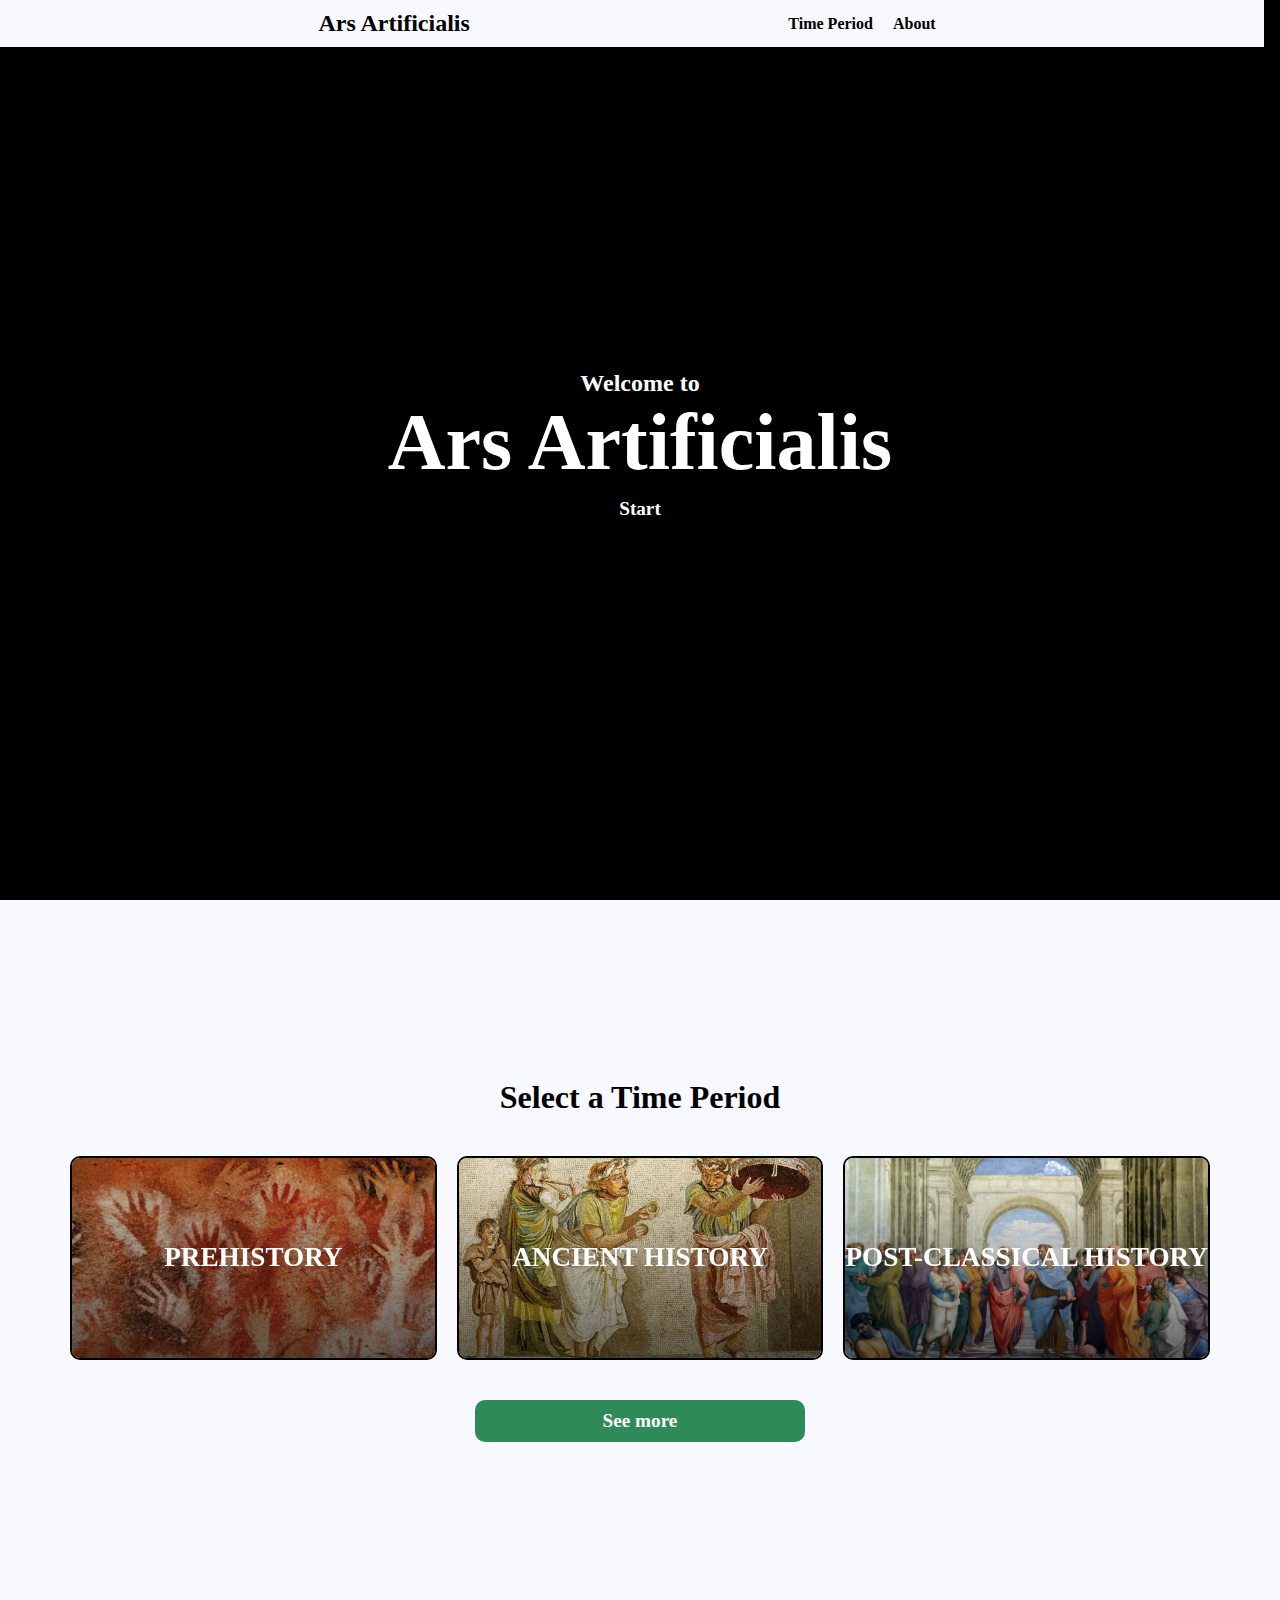
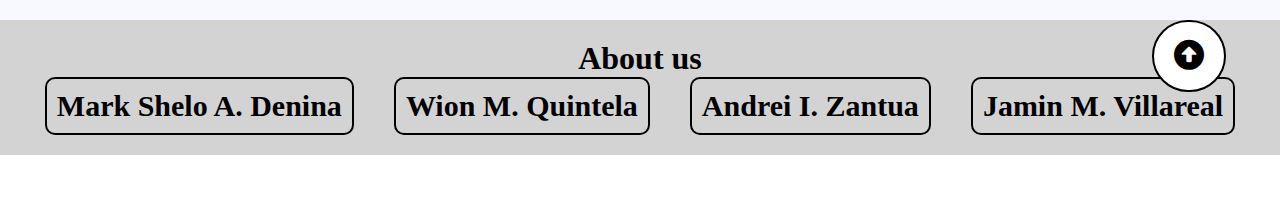
==== index.html @ 76c28280 "edited time period links" ====
<!DOCTYPE html>
<html>

<head>
	<meta charset="utf-8">
	<meta name="viewport" content="width=device-width, initial-scale=1">
    <link rel="stylesheet" href="https://cdnjs.cloudflare.com/ajax/libs/font-awesome/6.5.1/css/all.min.css">
	<link rel="stylesheet" type="text/css" href="css/keyframes.css">
	<link rel="stylesheet" type="text/css" href="css/css.css">
	<title>Ars Artificialis</title>
</head>
<style>
</style>

<body>
	<div id="cover"></div>

	<div class="navbar">
		<h2>Ars Artificialis</h2>

		<div class="control-links">
			<a href="#time-periods">Time Period</a>
			<a href="#time-periods">About</a>			
		</div>
	</div>


	<div class="intro">
		<h2>Welcome to</h2>
		<h1>Ars Artificialis</h1>
		<div class="button" onclick="Link('#time-periods')">Start</div>
	</div>



	<div class="timeline" id="time-periods">
		<h1>Select a Time Period</h>

		<div class="time-periods">
			<div class="card" onclick="Link('ancient-art/ancient-art.html')">
				<img src="images/time-period-img/prehistory.webp">
				<h1>PREHISTORY</h1>
			</div>

			<div class="card" onclick="Link('medieval-art/medieval-art.html')">
				<img src="images/time-period-img/ancient history.webp">
				<h1>ANCIENT HISTORY</h1>
			</div>

			<div class="card" onclick="Link('renaissance-art/renaissance-art.html')">
				<img src="images/time-period-img/renaissance.jpg">
				<h1>POST-CLASSICAL HISTORY</h1>
			</div>
		</div>

		
		

		<div id="see-more" class="button" onclick="Link('index.html')">See more</div>
	</div>


	<div class="about-us">
		<div class="back-button-container">
			<div class="button" id="back" onclick="Link('#')"><i class="fa-solid fa-circle-up"></i></div>
		</div>

		<h1 class="about-us-text">About us</h1>

		<div class="card-container">
			
			<div class="name-card">
				<h2>Mark Shelo A. Denina</h2>
			</div>			

			<div class="name-card">
				<h2>Wion M. Quintela</h2>
			</div>			

			<div class="name-card">
				<h2>Andrei I. Zantua</h2>
			</div>			

			<div class="name-card">
				<h2>Jamin M. Villareal</h2>
			</div>			

		</div>

	</div>


</body>
<script type="text/javascript">
	function Link(path) {
		window.location.href = path;
	}
</script>
</html>
---- css/keyframes.css ----
@keyframes dark {
	0% {
		background-color: rgba(0, 0, 0, 1);
	} 100% {
		z-index: -9999;
		background-color: rgba(0, 0, 0, .5);
	}
}

@keyframes move-down {
	0% {
		transform: translateY(-6%);
		opacity: 0;
	} 100% {
		opacity: 1;
	}
}
---- css/css.css ----
* {
	padding: 0;
	margin: 0;
	text-decoration: none;
	user-select: none;
}

html {
	scroll-behavior: smooth;
}

body {
	background-image: url("../images/featured-artworks/starry-night.gif");
	background-position: center;
	background-size: cover;
	background-repeat: no-repeat;
	background-attachment: fixed;
}

#cover {
	position: absolute;
	top: 0;
	left: 0;

	width: 100%;
	height: 100vh;
	background-color: rgba(0, 0, 0, 1);
	animation: dark 2s ease forwards 1s;
}




/*		navbar start	*/
.navbar {
	padding: 10px;
	width: 97.2vw;
	color: black;
	background-color: ghostwhite;

	display: flex;
	position: absolute;
	justify-content: space-evenly;
	z-index: 1;
}

.navbar .control-links {
	display: flex;
	align-items: center;
}

.control-links a {
	margin: 1px 10px;
	font-weight: 600;
	color: black;
}

.control-links a:hover {
	border-bottom: 1px solid black;
}

/*		navbar end		*/





/*		intro start		*/
.intro {
	height: 100vh;
	width: auto;

	color: white;
	text-align: center;
	align-content: center;

	position: relative;
	animation: move-down 1s ease forwards;
}

.intro h1 {
	font-size: 5em;
}

/*		intro end		*/





/*		button start 	*/
.button {
	background-color: rgba(0, 0, 0, .6);
	padding: 10px 10%;
	border-radius: 10px;
	font-weight: 600;
	font-size: 1.2rem;

	margin: auto;
	width: fit-content;
	cursor: pointer;
	transition: background-color .5s, padding .5s;
}

.button:hover {
	background-color: white;

	color: black;
	padding: 10px 8%;
}

#back {
	padding: 17px 20px;
	font-size: 30px;
	border-radius: 90px;
	border: 2px solid black;

	width: fit-content;
	background-color: white;
	transition: transform .5s, background-color .5s;

	position: sticky;
	top: 90vh;
	left: 90vw;
}

#back:hover {
	background-color: lightgray;
	transform: translateY(-5px);
}

#see-more {
	color: white;
	background-color: seagreen;
}

#see-more:hover {
	color: black;
	background-color: lightgreen;
}

/*		button end 	*/



/*	timeline start	*/
.timeline {
	position: relative;
	height: 80vh;
	color: black;

	justify-content: center;
	align-content: center;
	text-align: center;
	/*	background-color: rgba(0, 0, 0, .6);*/
	background-color: ghostwhite;
}

.time-periods {
	margin: 20px;
	display: grid;
	grid-template-columns: repeat(3, 1fr);
	gap: 20px;
	padding: 20px 50px;
}

.card {
	height: 200px;
	width: auto;
	border-radius: 10px;
	border: 2px solid black;
	color: white;

	position: relative;
	overflow: hidden;

	align-content: center;
	text-align: center;
	cursor: pointer;
}

.card::after {
	content: "";
	position: absolute;
	z-index: 2;
	width: 100%;
	height: 100%;
	top: 0;
	left: 0;

	background-image: linear-gradient(to bottom, transparent 8%, rgba(0, 0, 0, .8));
	opacity: .7;
	transition: opacity .5s ease;
}

.card:hover:after {
	opacity: 2;
}

.card img {
	position: absolute;
	object-fit: cover;
	top: 0;
	left: 0;
	width: 100%;
	height: 100%;
	z-index: 1;
}

.card h1 {
	position: relative;
	font-size: 1.7rem;
	z-index: 99;
}




/*	about us start 	*/
.back-button-container {
	height: 20vh;
	position: absolute;
	width: 100%;
	top: 0;
	left: 0;
}

.about-us {
	text-align: center;
	padding: 20px;
	height: auto;
	position: relative;
	background-color: lightgray;
}

.card-container {
	/* display: grid;
	grid-template-columns: auto auto;
	flex-wrap: wrap;
	gap: 40px; */
	display: flex;
	gap: 40px;
	flex-wrap: wrap;

	justify-content: center;
	align-items: center;
}

.name-card {
	display: flex;
	border-radius: 10px;
	padding: 10px;

	border: 2px solid black;
	max-width: 300px;
	justify-content: center;
	font-size: 20px;
}

/*	about us end	*/



/* media queries start */
@media screen and (max-width: 800px) {
	.intro h1 {
		font-size: 3em;
	}

	.time-periods {
		display: grid;
		grid-template-columns: 1fr;
		row-gap: 50px;
	}

	.card {
		margin: auto 10px;
		padding: 15px 1px;
		height: 100%;
	}

	#see-more {
		margin-top: 20px;
	}

	#back {
		left: 85vw;
		padding: auto;
	}

	.name-card {
		font-size: 1rem;
	}
}

/* 	media queries end */
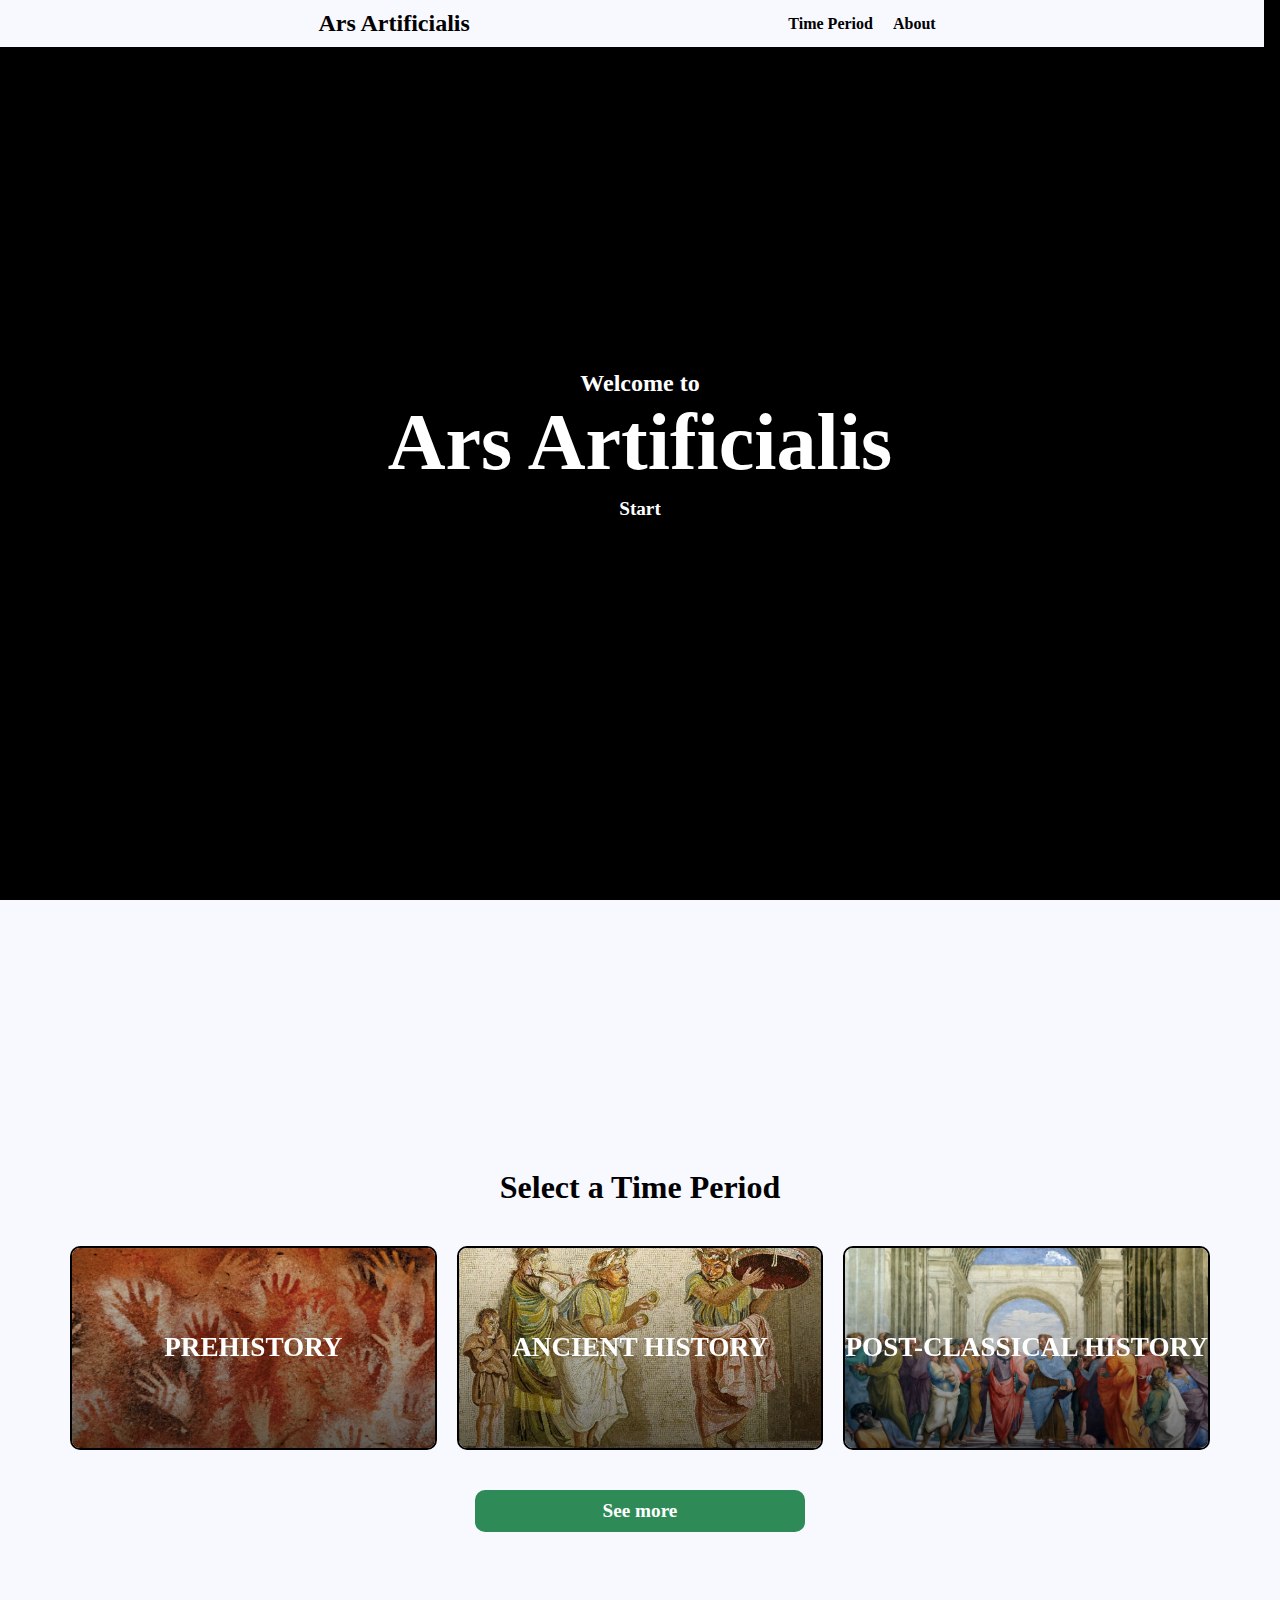
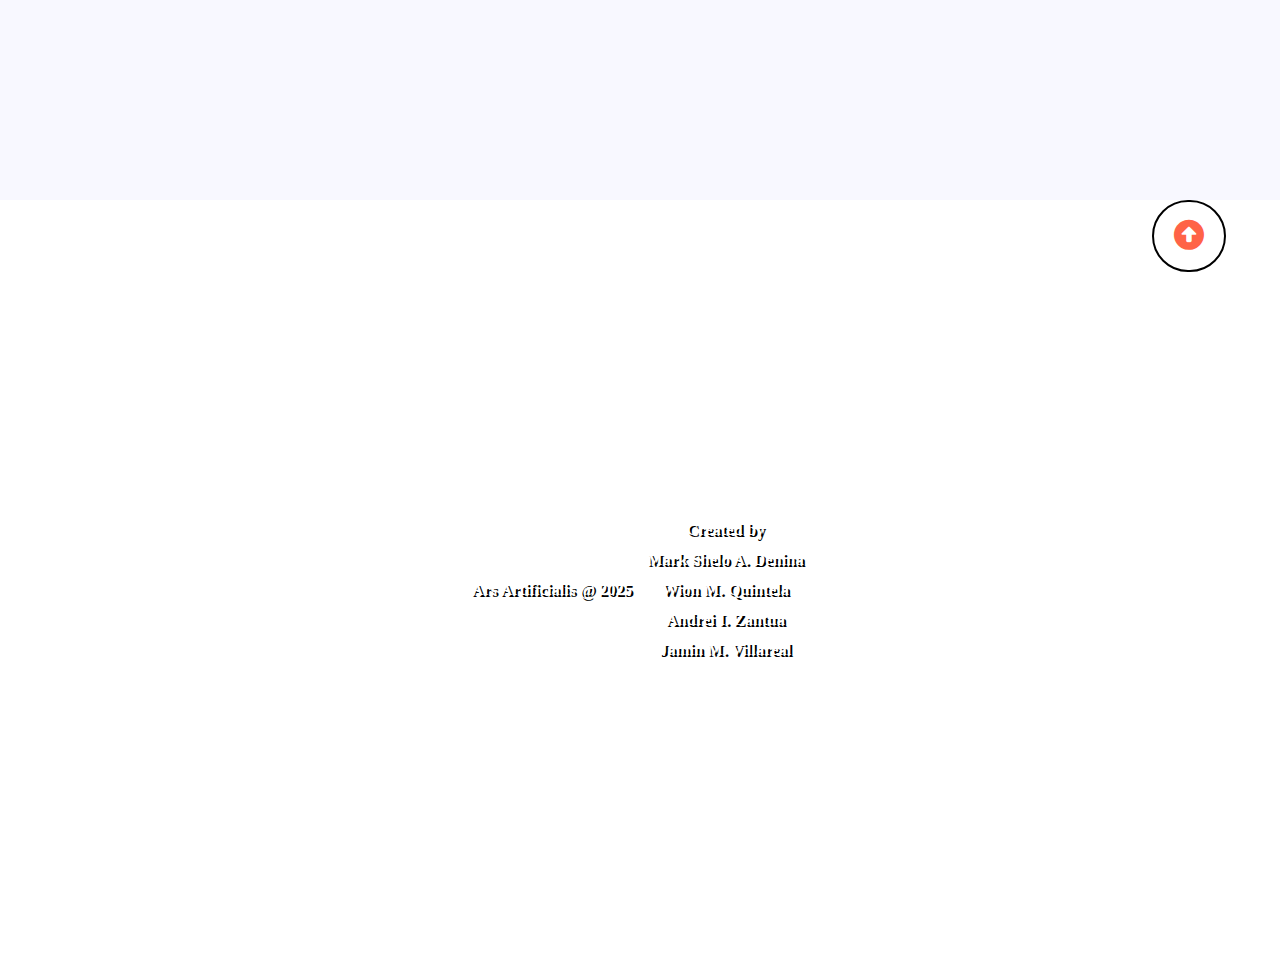
==== commit 973a27b2: "modified AboutUs Design" ====
--- a/index.html
+++ b/index.html
@@ -4,7 +4,7 @@
 <head>
 	<meta charset="utf-8">
 	<meta name="viewport" content="width=device-width, initial-scale=1">
-    <link rel="stylesheet" href="https://cdnjs.cloudflare.com/ajax/libs/font-awesome/6.5.1/css/all.min.css">
+	<link rel="stylesheet" href="https://cdnjs.cloudflare.com/ajax/libs/font-awesome/6.5.1/css/all.min.css">
 	<link rel="stylesheet" type="text/css" href="css/keyframes.css">
 	<link rel="stylesheet" type="text/css" href="css/css.css">
 	<title>Ars Artificialis</title>
@@ -20,7 +20,7 @@
 
 		<div class="control-links">
 			<a href="#time-periods">Time Period</a>
-			<a href="#time-periods">About</a>			
+			<a href="#about-us">About</a>
 		</div>
 	</div>
 
@@ -36,54 +36,64 @@
 	<div class="timeline" id="time-periods">
 		<h1>Select a Time Period</h>
 
-		<div class="time-periods">
-			<div class="card" onclick="Link('ancient-art/ancient-art.html')">
-				<img src="images/time-period-img/prehistory.webp">
-				<h1>PREHISTORY</h1>
+			<div class="time-periods">
+				<div class="card" onclick="Link('prehistory/prehistory.html')">
+					<img src="images/time-period-img/prehistory.webp">
+					<h1>PREHISTORY</h1>
+				</div>
+
+				<div class="card" onclick="Link('ancientHistory/ancient history.html')">
+					<img src="images/time-period-img/ancient history.webp">
+					<h1>ANCIENT HISTORY</h1>
+				</div>
+
+				<div class="card" onclick="Link('postClassical/postClassical.html')">
+					<img src="images/time-period-img/renaissance.jpg">
+					<h1>POST-CLASSICAL HISTORY</h1>
+				</div>
 			</div>
 
-			<div class="card" onclick="Link('medieval-art/medieval-art.html')">
-				<img src="images/time-period-img/ancient history.webp">
-				<h1>ANCIENT HISTORY</h1>
-			</div>
 
-			<div class="card" onclick="Link('renaissance-art/renaissance-art.html')">
-				<img src="images/time-period-img/renaissance.jpg">
-				<h1>POST-CLASSICAL HISTORY</h1>
-			</div>
-		</div>
 
-		
-		
 
-		<div id="see-more" class="button" onclick="Link('index.html')">See more</div>
+			<div id="see-more" class="button" onclick="Link('index.html')">See more</div>
 	</div>
 
 
-	<div class="about-us">
+	<div class="about-us" id="about-us">
 		<div class="back-button-container">
-			<div class="button" id="back" onclick="Link('#')"><i class="fa-solid fa-circle-up"></i></div>
+			<div class="button" id="back" onclick="Link('#')"><span style="color: Tomato;"><i
+						class="fa-solid fa-circle-up fa-"></i></span></div>
 		</div>
 
-		<h1 class="about-us-text">About us</h1>
+		<!-- <h1 class="about-us-text">About us</h1> -->
 
 		<div class="card-container">
-			
-			<div class="name-card">
-				<h2>Mark Shelo A. Denina</h2>
-			</div>			
 
-			<div class="name-card">
-				<h2>Wion M. Quintela</h2>
-			</div>			
+			<div class="card-container-item">
+				<h2>Ars Artificialis @ 2025</h2>
+			</div>
+			<div class="card-container-item">
+				<div class="name-card">
+					<h2>Created by</h2>
+				</div>
 
-			<div class="name-card">
-				<h2>Andrei I. Zantua</h2>
-			</div>			
+				<div class="name-card">
+					<h2>Mark Shelo A. Denina</h2>
+				</div>
 
-			<div class="name-card">
-				<h2>Jamin M. Villareal</h2>
-			</div>			
+				<div class="name-card">
+					<h2>Wion M. Quintela</h2>
+				</div>
+
+				<div class="name-card">
+					<h2>Andrei I. Zantua</h2>
+				</div>
+
+				<div class="name-card">
+					<h2>Jamin M. Villareal</h2>
+				</div>
+			</div>
 
 		</div>
 
@@ -96,4 +106,5 @@
 		window.location.href = path;
 	}
 </script>
+
 </html>--- a/css/css.css
+++ b/css/css.css
@@ -146,7 +146,7 @@
 /*	timeline start	*/
 .timeline {
 	position: relative;
-	height: 80vh;
+	height: 100vh;
 	color: black;
 
 	justify-content: center;
@@ -162,6 +162,7 @@
 	grid-template-columns: repeat(3, 1fr);
 	gap: 20px;
 	padding: 20px 50px;
+
 }
 
 .card {
@@ -226,11 +227,16 @@
 }
 
 .about-us {
+
 	text-align: center;
 	padding: 20px;
 	height: auto;
 	position: relative;
-	background-color: lightgray;
+	/* background-color: lightgray; */
+	color: white;
+	height: 80vh;
+	justify-content: center;
+	align-content: center;
 }
 
 .card-container {
@@ -239,22 +245,27 @@
 	flex-wrap: wrap;
 	gap: 40px; */
 	display: flex;
-	gap: 40px;
 	flex-wrap: wrap;
-
 	justify-content: center;
 	align-items: center;
+	font-size: 11px;
+	text-shadow: 2px 2px black;
+	margin-top: 20px;
+	gap: 10px;
 }
 
 .name-card {
-	display: flex;
+	/* display: flex;
 	border-radius: 10px;
 	padding: 10px;
 
 	border: 2px solid black;
 	max-width: 300px;
 	justify-content: center;
-	font-size: 20px;
+	font-size: 20px; */
+	padding: 5px;
+	/* text-decoration: underline; */
+
 }
 
 /*	about us end	*/
@@ -279,6 +290,10 @@
 		height: 100%;
 	}
 
+	.card-container {
+		flex-direction: column;
+	}
+
 	#see-more {
 		margin-top: 20px;
 	}
@@ -288,9 +303,9 @@
 		padding: auto;
 	}
 
-	.name-card {
+	/* .name-card {
 		font-size: 1rem;
-	}
+	} */
 }
 
 /* 	media queries end */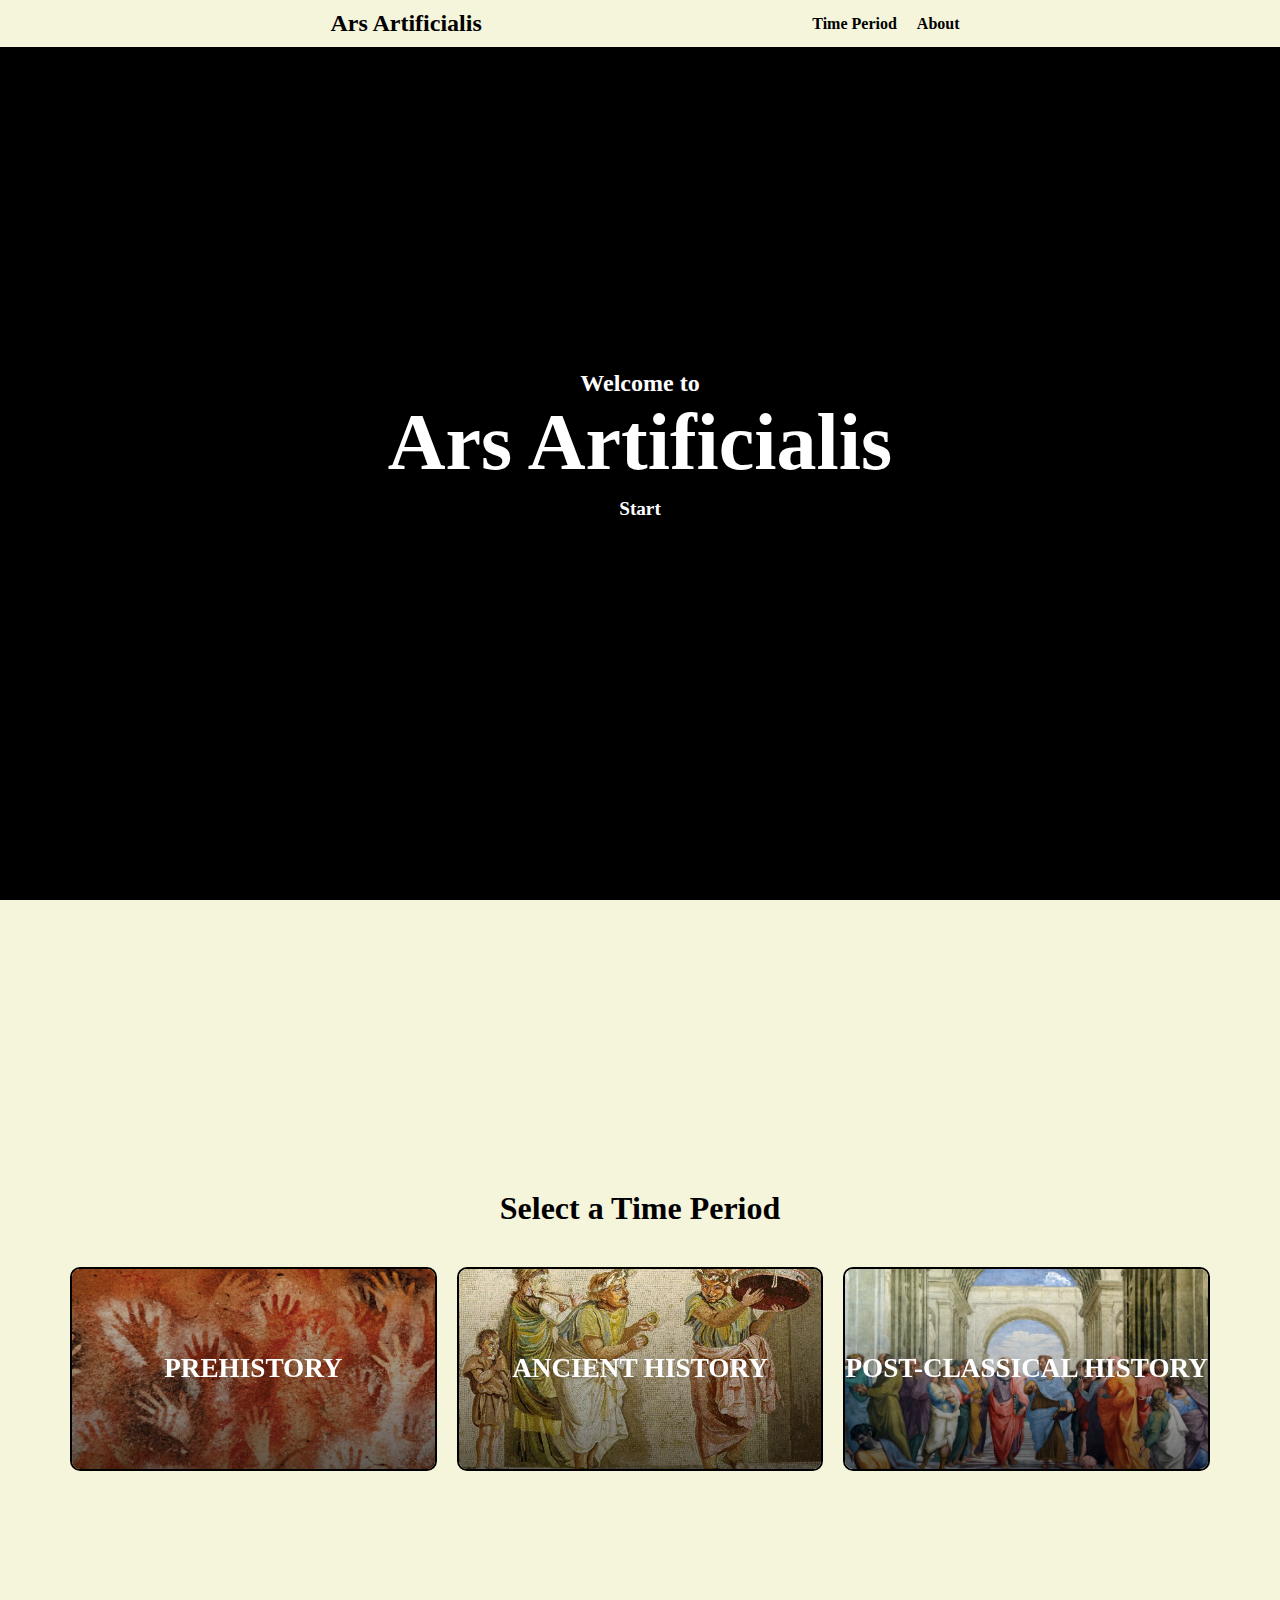
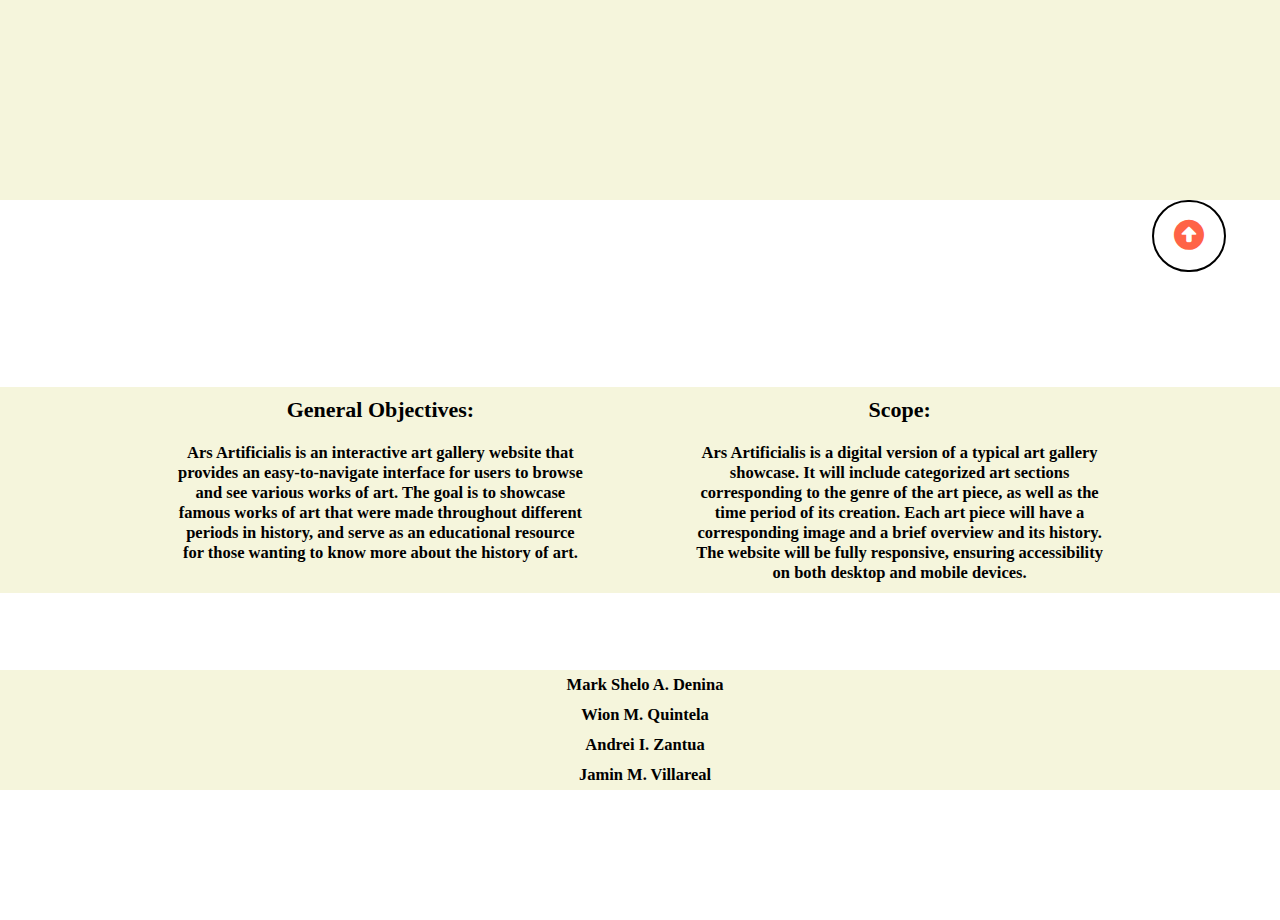
==== commit 9a260f5a: "Removed 'See All' button in time period select. Added More info in 'About Us' section" ====
--- a/index.html
+++ b/index.html
@@ -53,10 +53,6 @@
 				</div>
 			</div>
 
-
-
-
-			<div id="see-more" class="button" onclick="Link('index.html')">See more</div>
 	</div>
 
 
@@ -66,18 +62,34 @@
 						class="fa-solid fa-circle-up fa-"></i></span></div>
 		</div>
 
-		<!-- <h1 class="about-us-text">About us</h1> -->
+		<h1 class="about-us-text">What is Ars Artificialis?</h1>
 
 		<div class="card-container">
+			<div class="card-container-a">
+				<h1 style="padding-top: 10px; padding-bottom: 20px;">General Objectives:</h1>
+				<h2 style="padding-bottom: 30px;">
+					Ars Artificialis is an interactive art gallery website that provides an easy-to-navigate interface for users to browse and see various works of art. The goal is to showcase famous works of art that were made throughout different periods in history, and serve as an educational resource for those wanting to know more about the history of art.
+				</h2>
+			</div>
 
+			<div class="card-container-a">
+				<h1 style="padding-top: 10px; padding-bottom: 20px;">Scope:</h1>
+				<h2 style="padding-bottom: 10px;">
+					Ars Artificialis is a digital version of a typical art gallery showcase. It will include categorized art sections corresponding to the genre of the art piece, as well as the time period of its creation. Each art piece will have a corresponding image and a brief overview and its history. The website will be fully responsive, ensuring accessibility on both desktop and mobile devices.
+				</h2>
+			</div>
+
+		</div>
+
+		<div class="card-container">
+			
+		</div>
+
+		<h1 class="about-us-text">About us</h1>
+
+		<div class="card-container">
+			<div></div>
 			<div class="card-container-item">
-				<h2>Ars Artificialis @ 2025</h2>
-			</div>
-			<div class="card-container-item">
-				<div class="name-card">
-					<h2>Created by</h2>
-				</div>
-
 				<div class="name-card">
 					<h2>Mark Shelo A. Denina</h2>
 				</div>
--- a/css/css.css
+++ b/css/css.css
@@ -34,9 +34,9 @@
 /*		navbar start	*/
 .navbar {
 	padding: 10px;
-	width: 97.2vw;
-	color: black;
-	background-color: ghostwhite;
+	width: 100vw;
+	color: black;
+	background-color: beige;
 
 	display: flex;
 	position: absolute;
@@ -153,7 +153,7 @@
 	align-content: center;
 	text-align: center;
 	/*	background-color: rgba(0, 0, 0, .6);*/
-	background-color: ghostwhite;
+	background-color: beige;
 }
 
 .time-periods {
@@ -229,7 +229,7 @@
 .about-us {
 
 	text-align: center;
-	padding: 20px;
+	padding: 0px;
 	height: auto;
 	position: relative;
 	/* background-color: lightgray; */
@@ -249,9 +249,23 @@
 	justify-content: center;
 	align-items: center;
 	font-size: 11px;
-	text-shadow: 2px 2px black;
+	color: black;
+/*	text-shadow: 2px 2px darkgrey;*/
 	margin-top: 20px;
 	gap: 10px;
+	background-color: beige;
+	padding-left: 20px;
+	padding-right: 20px;
+
+}
+
+.card-container-a {
+	width: 33%;
+/*	border: solid black 5px;*/
+	background-color: beige;
+	padding-left: 50px;
+	padding-right: 50px;
+
 }
 
 .name-card {
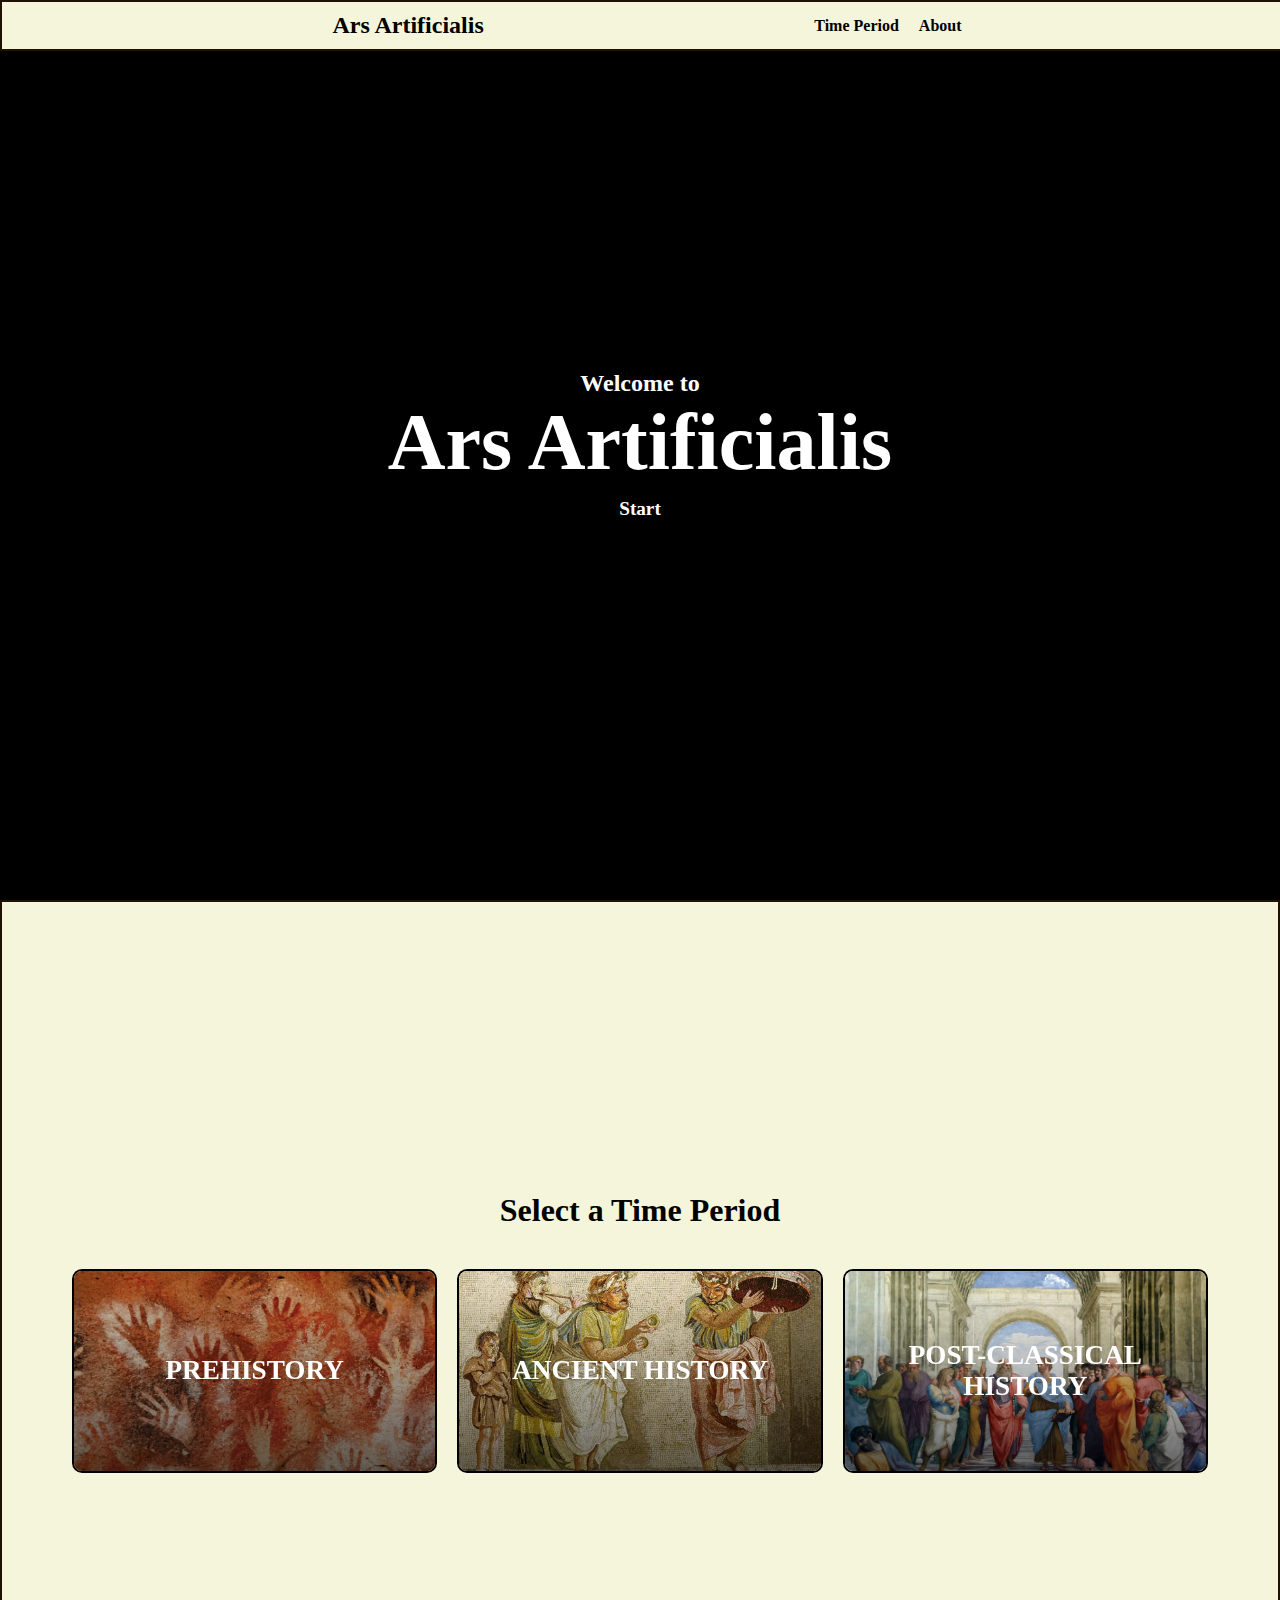
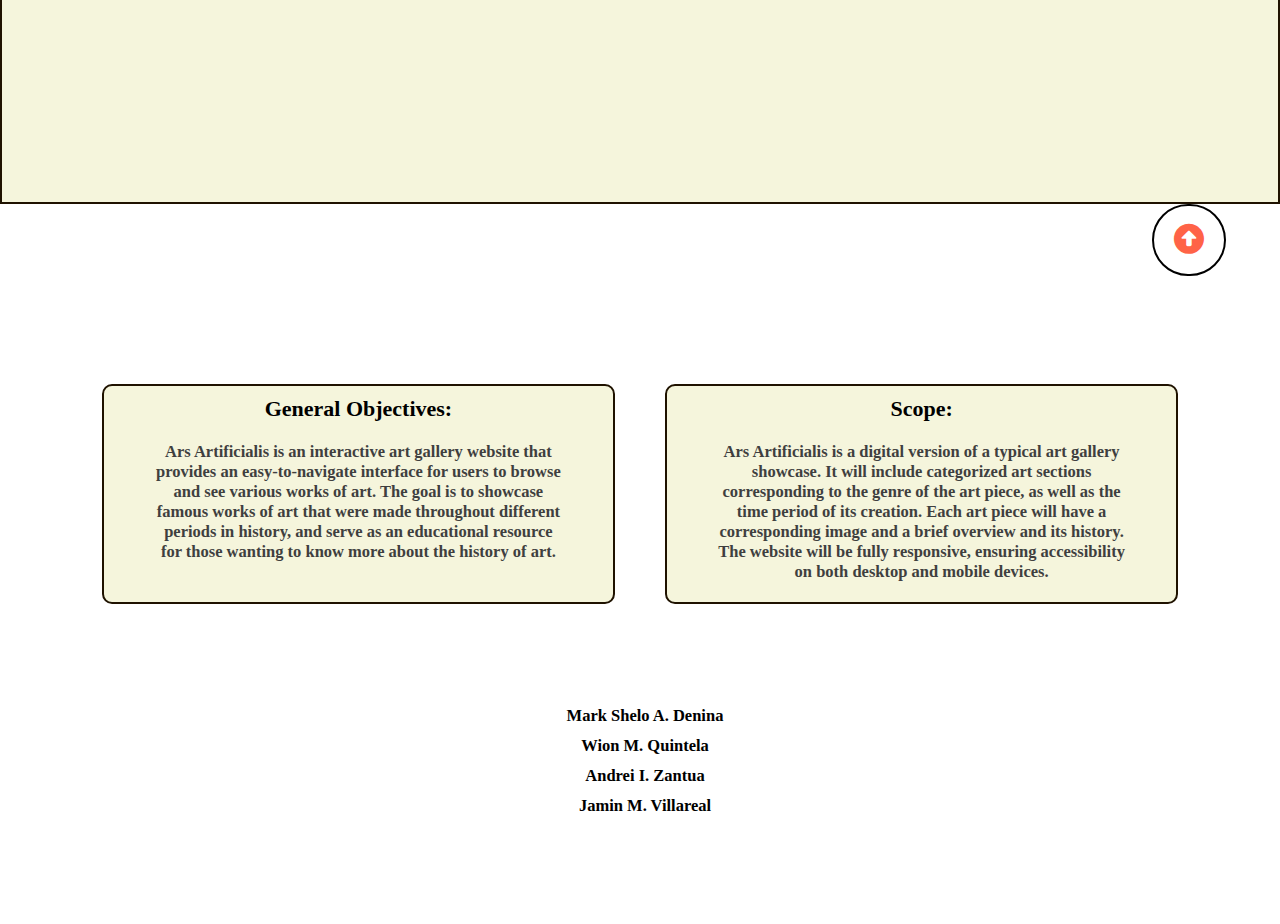
==== commit 300c29ba: "changed general obj and scope design, added borders to all" ====
--- a/index.html
+++ b/index.html
@@ -67,14 +67,14 @@
 		<div class="card-container">
 			<div class="card-container-a">
 				<h1 style="padding-top: 10px; padding-bottom: 20px;">General Objectives:</h1>
-				<h2 style="padding-bottom: 30px;">
+				<h2 style="padding-bottom: 30px; color: rgb(63, 63, 63);">
 					Ars Artificialis is an interactive art gallery website that provides an easy-to-navigate interface for users to browse and see various works of art. The goal is to showcase famous works of art that were made throughout different periods in history, and serve as an educational resource for those wanting to know more about the history of art.
 				</h2>
 			</div>
 
 			<div class="card-container-a">
 				<h1 style="padding-top: 10px; padding-bottom: 20px;">Scope:</h1>
-				<h2 style="padding-bottom: 10px;">
+				<h2 style="padding-bottom: 10px;  color: rgb(63, 63, 63);">
 					Ars Artificialis is a digital version of a typical art gallery showcase. It will include categorized art sections corresponding to the genre of the art piece, as well as the time period of its creation. Each art piece will have a corresponding image and a brief overview and its history. The website will be fully responsive, ensuring accessibility on both desktop and mobile devices.
 				</h2>
 			</div>
--- a/css/css.css
+++ b/css/css.css
@@ -42,6 +42,7 @@
 	position: absolute;
 	justify-content: space-evenly;
 	z-index: 1;
+	border: 2px solid rgb(31, 18, 0);
 }
 
 .navbar .control-links {
@@ -154,6 +155,7 @@
 	text-align: center;
 	/*	background-color: rgba(0, 0, 0, .6);*/
 	background-color: beige;
+	border: 2px solid rgb(31, 18, 0);
 }
 
 .time-periods {
@@ -233,6 +235,7 @@
 	height: auto;
 	position: relative;
 	/* background-color: lightgray; */
+	/* background-color: beige; */
 	color: white;
 	height: 80vh;
 	justify-content: center;
@@ -250,22 +253,25 @@
 	align-items: center;
 	font-size: 11px;
 	color: black;
-/*	text-shadow: 2px 2px darkgrey;*/
+	/*	text-shadow: 2px 2px darkgrey;*/
 	margin-top: 20px;
 	gap: 10px;
-	background-color: beige;
+	/* background-color: beige; */
 	padding-left: 20px;
 	padding-right: 20px;
 
 }
 
 .card-container-a {
+	border: 2px solid rgb(31, 18, 0);
+	border-radius: 10px;
 	width: 33%;
-/*	border: solid black 5px;*/
+	/*	border: solid black 5px;*/
 	background-color: beige;
 	padding-left: 50px;
 	padding-right: 50px;
-
+	padding-bottom: 10px;
+	margin: 20px;
 }
 
 .name-card {
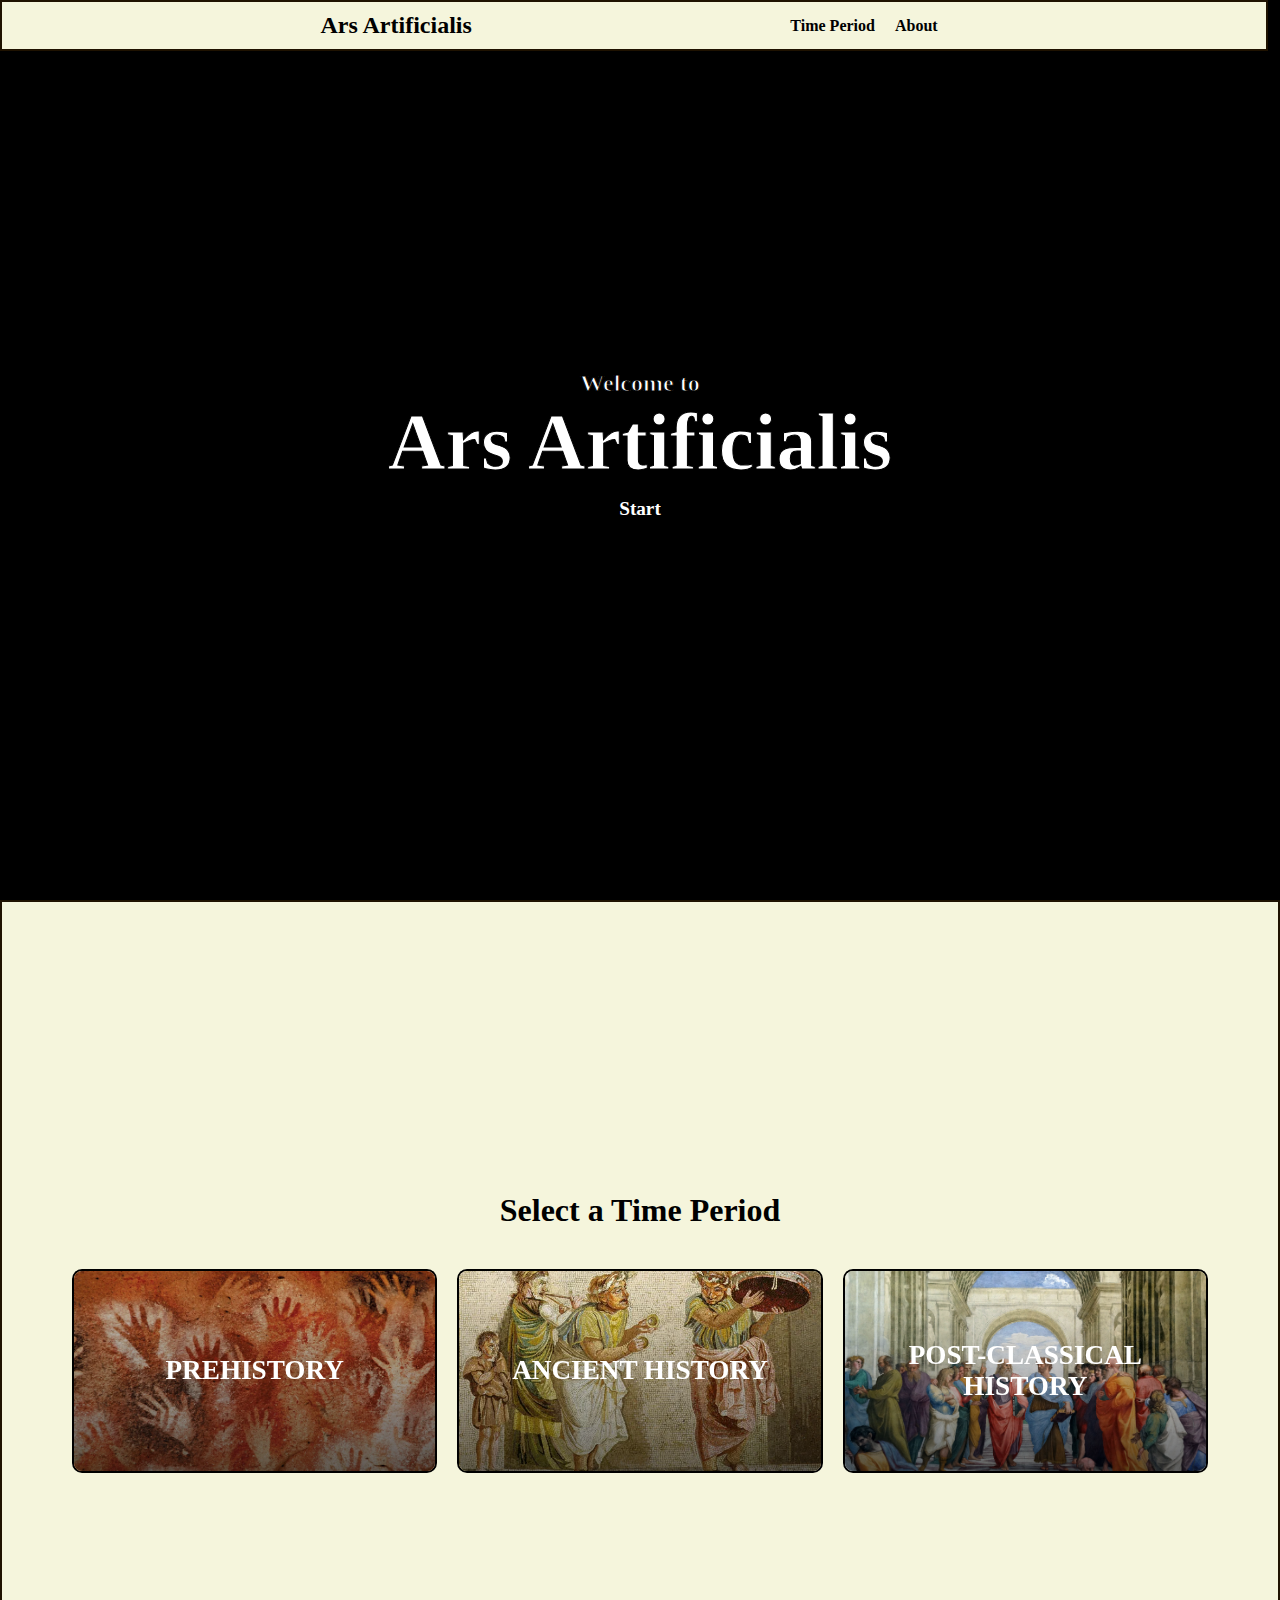
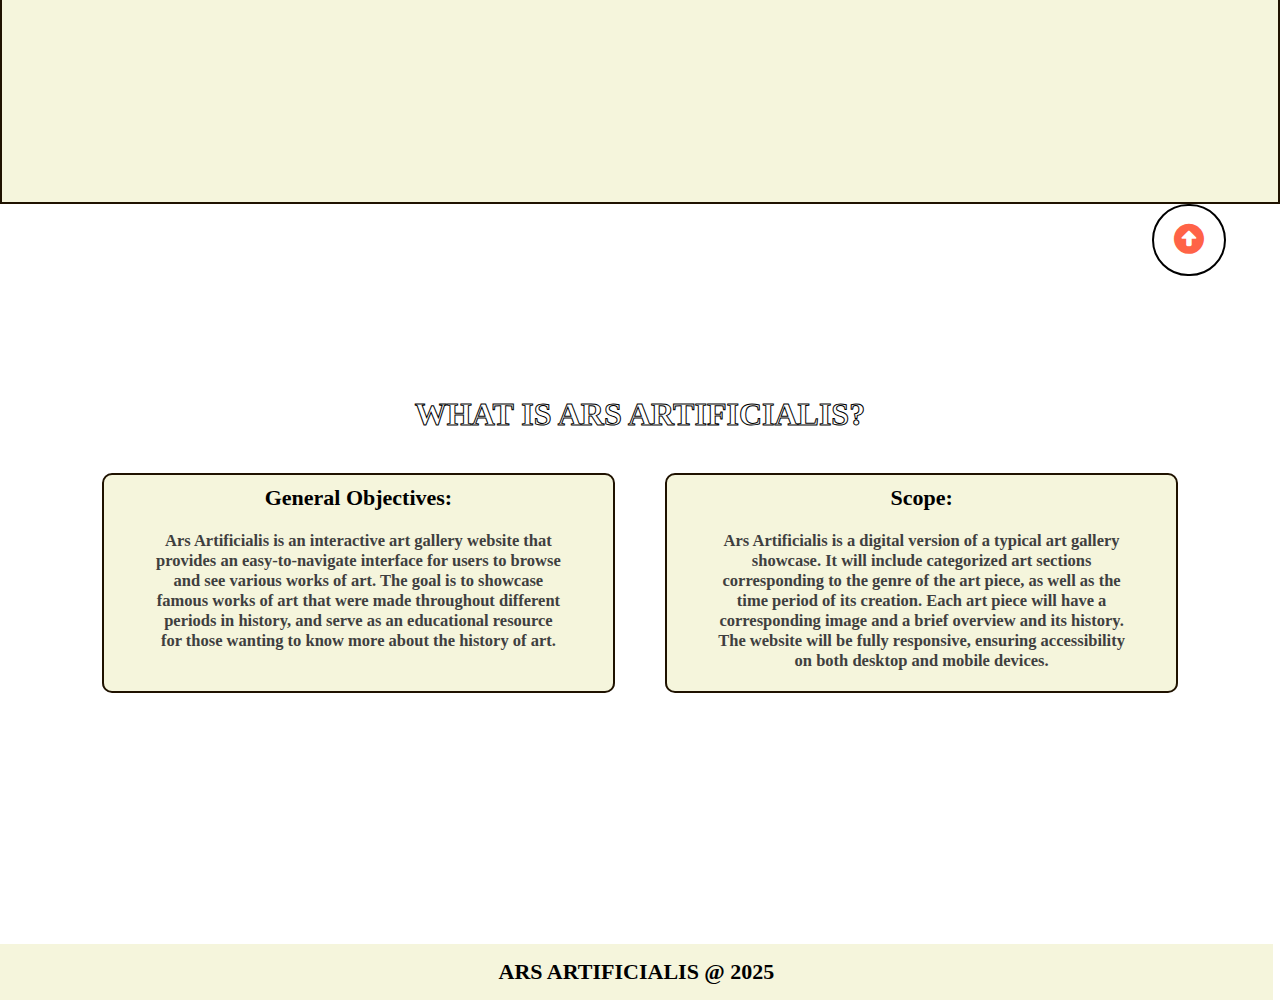
==== commit 76dc9331: "added footer, added text border, etc." ====
--- a/index.html
+++ b/index.html
@@ -26,8 +26,10 @@
 
 
 	<div class="intro">
-		<h2>Welcome to</h2>
-		<h1>Ars Artificialis</h1>
+		<h2 style="-webkit-text-stroke: 1px black; /* Outline */
+  color: white; /* Inside color */">Welcome to</h2>
+		<h1 style="-webkit-text-stroke: 1px black; /* Outline */
+  color: white; /* Inside color */">Ars Artificialis</h1>
 		<div class="button" onclick="Link('#time-periods')">Start</div>
 	</div>
 
@@ -62,33 +64,43 @@
 						class="fa-solid fa-circle-up fa-"></i></span></div>
 		</div>
 
-		<h1 class="about-us-text">What is Ars Artificialis?</h1>
+		<h1 class="about-us-text" style="-webkit-text-stroke: 1px black; /* Outline */
+  color: white; /* Inside color */">WHAT IS ARS ARTIFICIALIS?</h1>
 
 		<div class="card-container">
 			<div class="card-container-a">
 				<h1 style="padding-top: 10px; padding-bottom: 20px;">General Objectives:</h1>
 				<h2 style="padding-bottom: 30px; color: rgb(63, 63, 63);">
-					Ars Artificialis is an interactive art gallery website that provides an easy-to-navigate interface for users to browse and see various works of art. The goal is to showcase famous works of art that were made throughout different periods in history, and serve as an educational resource for those wanting to know more about the history of art.
+					Ars Artificialis is an interactive art gallery website that provides an easy-to-navigate interface
+					for users to browse and see various works of art. The goal is to showcase famous works of art that
+					were made throughout different periods in history, and serve as an educational resource for those
+					wanting to know more about the history of art.
 				</h2>
 			</div>
 
 			<div class="card-container-a">
 				<h1 style="padding-top: 10px; padding-bottom: 20px;">Scope:</h1>
 				<h2 style="padding-bottom: 10px;  color: rgb(63, 63, 63);">
-					Ars Artificialis is a digital version of a typical art gallery showcase. It will include categorized art sections corresponding to the genre of the art piece, as well as the time period of its creation. Each art piece will have a corresponding image and a brief overview and its history. The website will be fully responsive, ensuring accessibility on both desktop and mobile devices.
+					Ars Artificialis is a digital version of a typical art gallery showcase. It will include categorized
+					art sections corresponding to the genre of the art piece, as well as the time period of its
+					creation. Each art piece will have a corresponding image and a brief overview and its history. The
+					website will be fully responsive, ensuring accessibility on both desktop and mobile devices.
 				</h2>
 			</div>
 
 		</div>
 
 		<div class="card-container">
-			
+
 		</div>
 
-		<h1 class="about-us-text">About us</h1>
+	</div>
 
-		<div class="card-container">
-			<div></div>
+	</div>
+
+	</div>
+	<div class="card-container" style="bottom:0;background-color: beige;padding:15px;width: 97.1vw;">
+		<!-- <div></div>
 			<div class="card-container-item">
 				<div class="name-card">
 					<h2>Mark Shelo A. Denina</h2>
@@ -104,13 +116,8 @@
 
 				<div class="name-card">
 					<h2>Jamin M. Villareal</h2>
-				</div>
-			</div>
-
-		</div>
-
-	</div>
-
+				</div> -->
+		<h1>ARS ARTIFICIALIS @ 2025</h1>
 
 </body>
 <script type="text/javascript">
--- a/css/css.css
+++ b/css/css.css
@@ -34,7 +34,7 @@
 /*		navbar start	*/
 .navbar {
 	padding: 10px;
-	width: 100vw;
+	width: 97.2vw;
 	color: black;
 	background-color: beige;
 
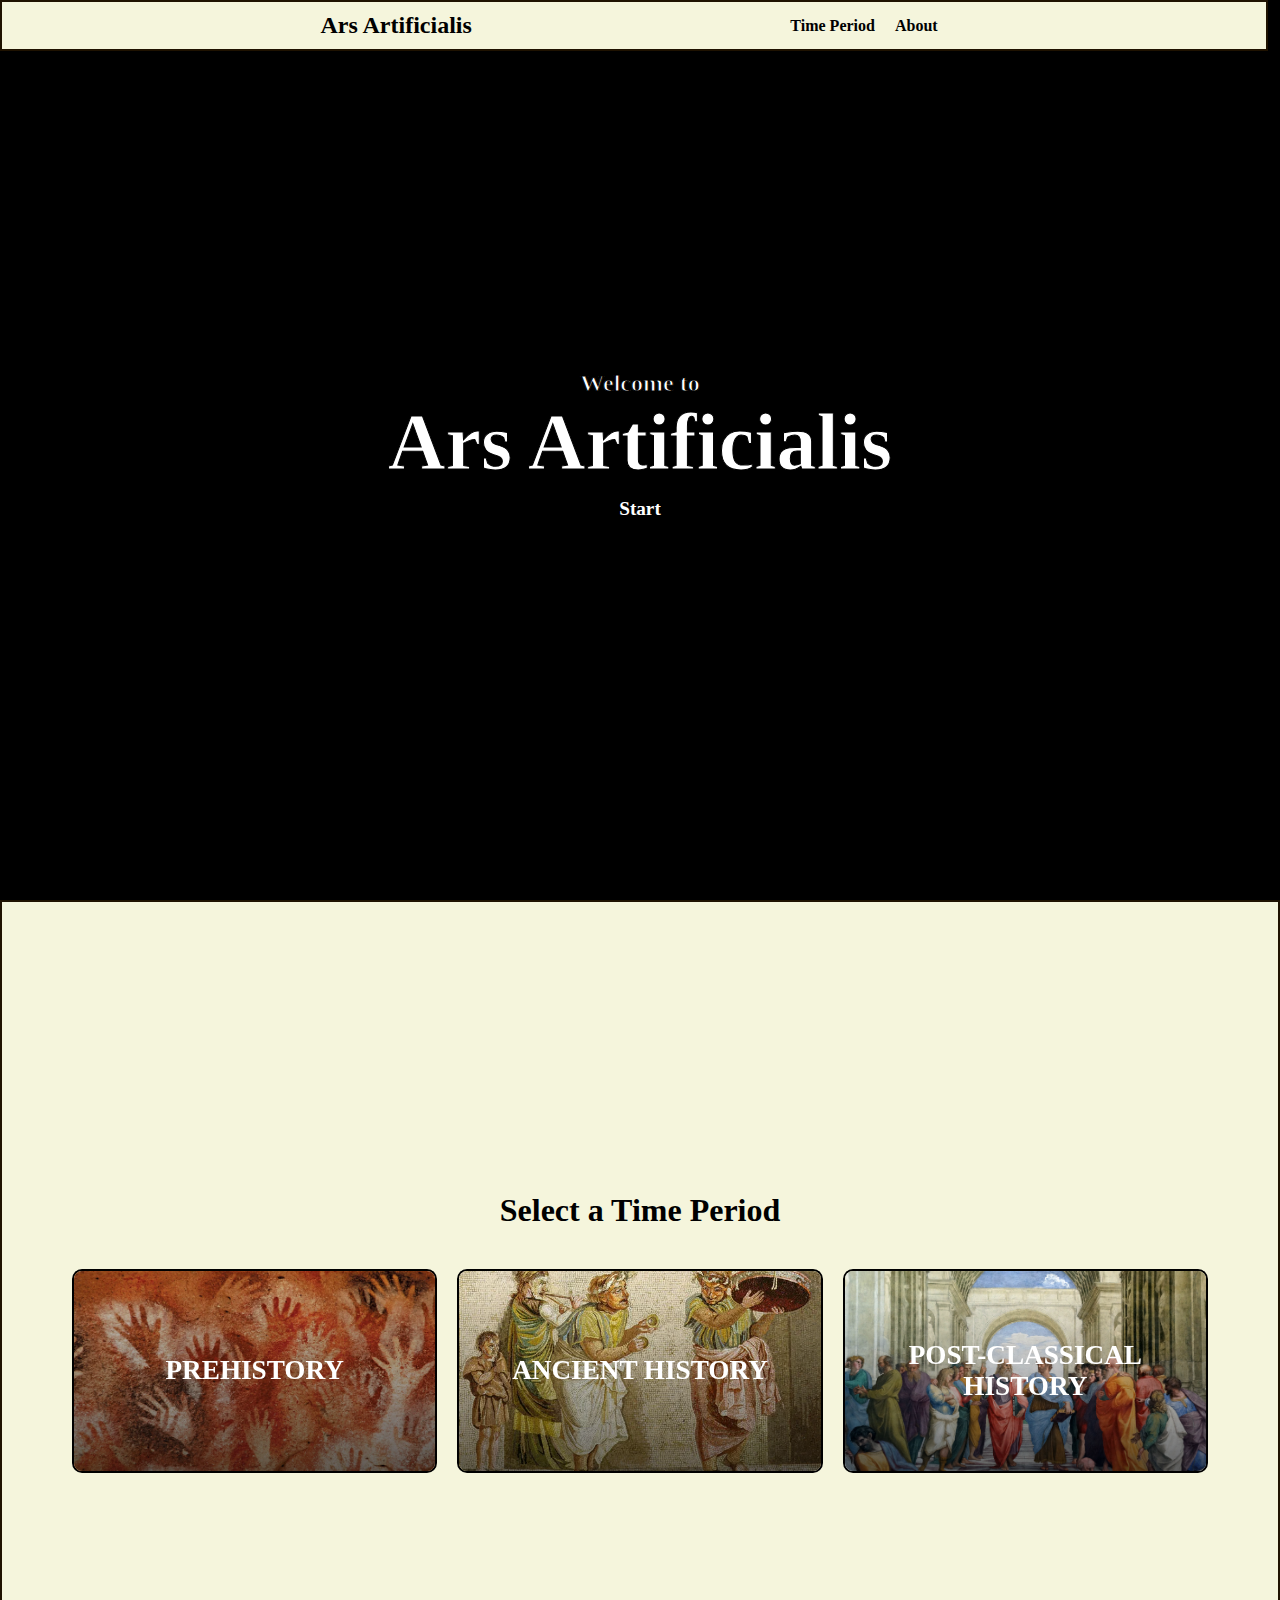
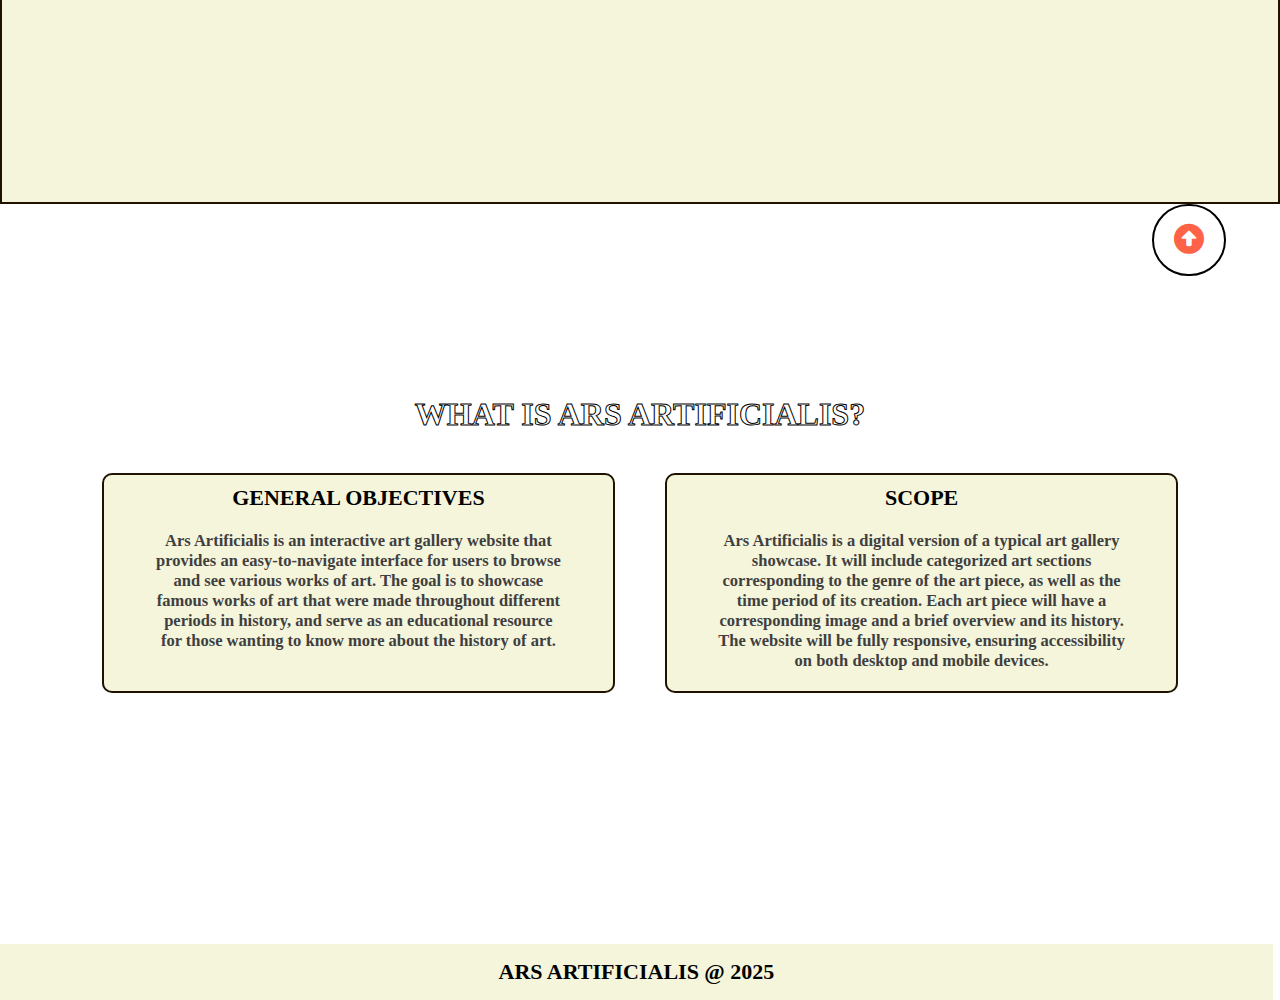
==== commit c5637fc4: "resize title" ====
--- a/index.html
+++ b/index.html
@@ -69,7 +69,7 @@
 
 		<div class="card-container">
 			<div class="card-container-a">
-				<h1 style="padding-top: 10px; padding-bottom: 20px;">General Objectives:</h1>
+				<h1 style="padding-top: 10px; padding-bottom: 20px;">GENERAL OBJECTIVES</h1>
 				<h2 style="padding-bottom: 30px; color: rgb(63, 63, 63);">
 					Ars Artificialis is an interactive art gallery website that provides an easy-to-navigate interface
 					for users to browse and see various works of art. The goal is to showcase famous works of art that
@@ -79,7 +79,7 @@
 			</div>
 
 			<div class="card-container-a">
-				<h1 style="padding-top: 10px; padding-bottom: 20px;">Scope:</h1>
+				<h1 style="padding-top: 10px; padding-bottom: 20px;">SCOPE</h1>
 				<h2 style="padding-bottom: 10px;  color: rgb(63, 63, 63);">
 					Ars Artificialis is a digital version of a typical art gallery showcase. It will include categorized
 					art sections corresponding to the genre of the art piece, as well as the time period of its
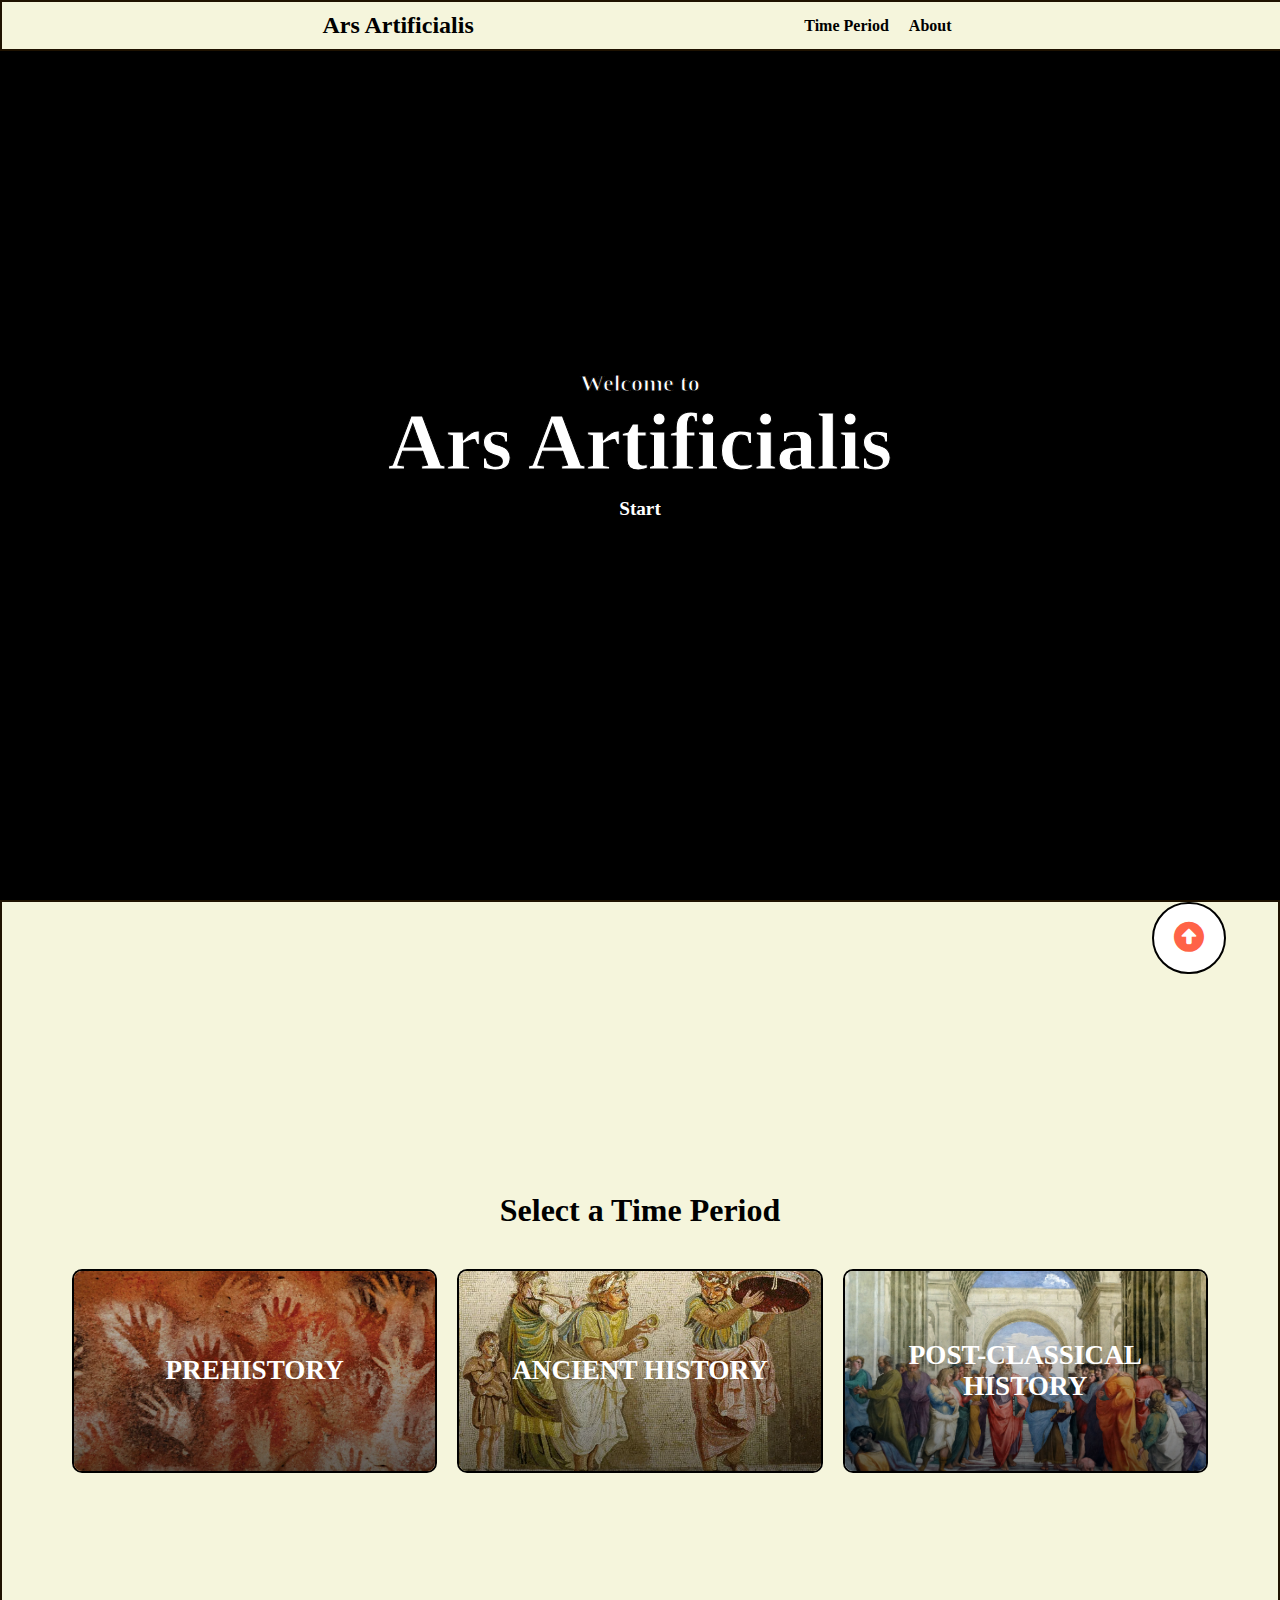
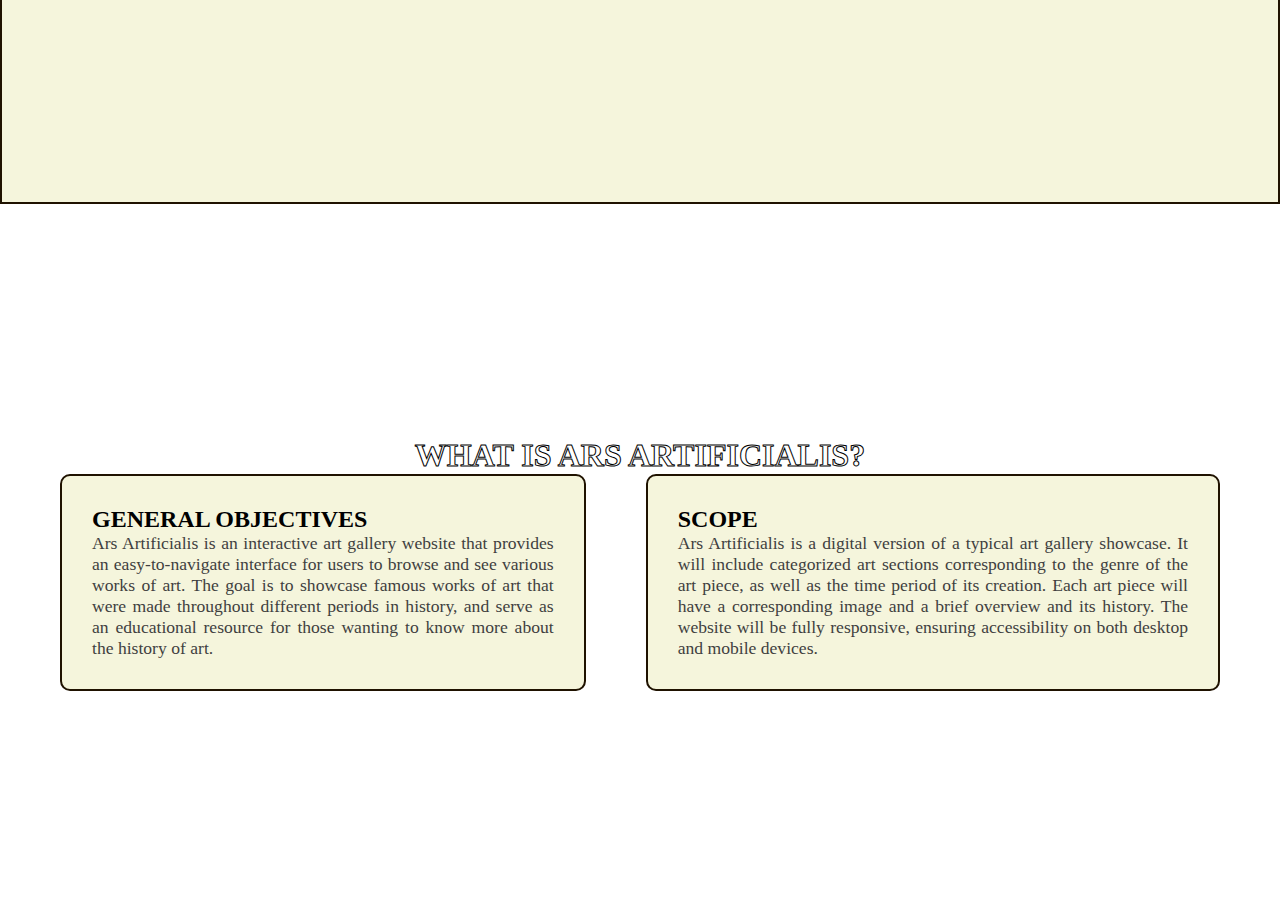
==== commit b1c326ae: "cleaned index.html" ====
--- a/index.html
+++ b/index.html
@@ -26,16 +26,18 @@
 
 
 	<div class="intro">
-		<h2 style="-webkit-text-stroke: 1px black; /* Outline */
-  color: white; /* Inside color */">Welcome to</h2>
-		<h1 style="-webkit-text-stroke: 1px black; /* Outline */
-  color: white; /* Inside color */">Ars Artificialis</h1>
+		<h2 class="title">Welcome to</h2>
+		<h1 class="title">Ars Artificialis</h1>
 		<div class="button" onclick="Link('#time-periods')">Start</div>
 	</div>
 
 
+	<div class="timeline" id="time-periods">
+		<div class="back-button-container">
+			<div class="button" id="back" onclick="Link('#')"><span style="color: Tomato;"><i
+						class="fa-solid fa-circle-up fa-"></i></span></div>
+		</div>
 
-	<div class="timeline" id="time-periods">
 		<h1>Select a Time Period</h>
 
 			<div class="time-periods">
@@ -59,67 +61,31 @@
 
 
 	<div class="about-us" id="about-us">
-		<div class="back-button-container">
-			<div class="button" id="back" onclick="Link('#')"><span style="color: Tomato;"><i
-						class="fa-solid fa-circle-up fa-"></i></span></div>
-		</div>
-
-		<h1 class="about-us-text" style="-webkit-text-stroke: 1px black; /* Outline */
-  color: white; /* Inside color */">WHAT IS ARS ARTIFICIALIS?</h1>
+		<h1 class="about-us-text title">WHAT IS ARS ARTIFICIALIS?</h1>
 
 		<div class="card-container">
-			<div class="card-container-a">
-				<h1 style="padding-top: 10px; padding-bottom: 20px;">GENERAL OBJECTIVES</h1>
-				<h2 style="padding-bottom: 30px; color: rgb(63, 63, 63);">
-					Ars Artificialis is an interactive art gallery website that provides an easy-to-navigate interface
+			<div class="text-card">
+				<h2>GENERAL OBJECTIVES</h2>
+				<p> Ars Artificialis is an interactive art gallery website that provides an easy-to-navigate interface
 					for users to browse and see various works of art. The goal is to showcase famous works of art that
 					were made throughout different periods in history, and serve as an educational resource for those
 					wanting to know more about the history of art.
-				</h2>
+				</p>
 			</div>
 
-			<div class="card-container-a">
-				<h1 style="padding-top: 10px; padding-bottom: 20px;">SCOPE</h1>
-				<h2 style="padding-bottom: 10px;  color: rgb(63, 63, 63);">
-					Ars Artificialis is a digital version of a typical art gallery showcase. It will include categorized
+			<div class="text-card">
+				<h2>SCOPE</h2>
+				<p> Ars Artificialis is a digital version of a typical art gallery showcase. It will include categorized
 					art sections corresponding to the genre of the art piece, as well as the time period of its
 					creation. Each art piece will have a corresponding image and a brief overview and its history. The
 					website will be fully responsive, ensuring accessibility on both desktop and mobile devices.
-				</h2>
+				</p>
 			</div>
-
-		</div>
-
-		<div class="card-container">
-
 		</div>
 
 	</div>
+</body>
 
-	</div>
-
-	</div>
-	<div class="card-container" style="bottom:0;background-color: beige;padding:15px;width: 97.1vw;">
-		<!-- <div></div>
-			<div class="card-container-item">
-				<div class="name-card">
-					<h2>Mark Shelo A. Denina</h2>
-				</div>
-
-				<div class="name-card">
-					<h2>Wion M. Quintela</h2>
-				</div>
-
-				<div class="name-card">
-					<h2>Andrei I. Zantua</h2>
-				</div>
-
-				<div class="name-card">
-					<h2>Jamin M. Villareal</h2>
-				</div> -->
-		<h1>ARS ARTIFICIALIS @ 2025</h1>
-
-</body>
 <script type="text/javascript">
 	function Link(path) {
 		window.location.href = path;
--- a/css/css.css
+++ b/css/css.css
@@ -15,6 +15,8 @@
 	background-size: cover;
 	background-repeat: no-repeat;
 	background-attachment: fixed;
+	width: 100%;
+	overflow-x: hidden;
 }
 
 #cover {
@@ -33,8 +35,9 @@
 
 /*		navbar start	*/
 .navbar {
-	padding: 10px;
-	width: 97.2vw;
+	padding: 10px 0px;
+/*	width: 100vw;*/
+	width: 100%;
 	color: black;
 	background-color: beige;
 
@@ -115,6 +118,7 @@
 	font-size: 30px;
 	border-radius: 90px;
 	border: 2px solid black;
+	z-index: 9999;
 
 	width: fit-content;
 	background-color: white;
@@ -142,6 +146,11 @@
 
 /*		button end 	*/
 
+
+.title {
+	-webkit-text-stroke: 1px black;
+	color: white;
+}
 
 
 /*	timeline start	*/
@@ -217,11 +226,9 @@
 }
 
 
-
-
 /*	about us start 	*/
 .back-button-container {
-	height: 20vh;
+	height: 180vh;
 	position: absolute;
 	width: 100%;
 	top: 0;
@@ -229,63 +236,38 @@
 }
 
 .about-us {
-
+	position: relative;
 	text-align: center;
-	padding: 0px;
-	height: auto;
-	position: relative;
-	/* background-color: lightgray; */
-	/* background-color: beige; */
-	color: white;
-	height: 80vh;
 	justify-content: center;
 	align-content: center;
+
+	color: white;
+	height: 80vh;
 }
 
 .card-container {
-	/* display: grid;
-	grid-template-columns: auto auto;
-	flex-wrap: wrap;
-	gap: 40px; */
 	display: flex;
-	flex-wrap: wrap;
 	justify-content: center;
 	align-items: center;
-	font-size: 11px;
-	color: black;
-	/*	text-shadow: 2px 2px darkgrey;*/
-	margin-top: 20px;
-	gap: 10px;
-	/* background-color: beige; */
-	padding-left: 20px;
-	padding-right: 20px;
-
-}
-
-.card-container-a {
+
+	margin: auto 30px;
+}
+
+.text-card {
 	border: 2px solid rgb(31, 18, 0);
 	border-radius: 10px;
-	width: 33%;
-	/*	border: solid black 5px;*/
 	background-color: beige;
-	padding-left: 50px;
-	padding-right: 50px;
-	padding-bottom: 10px;
-	margin: 20px;
-}
-
-.name-card {
-	/* display: flex;
-	border-radius: 10px;
-	padding: 10px;
-
-	border: 2px solid black;
-	max-width: 300px;
-	justify-content: center;
-	font-size: 20px; */
-	padding: 5px;
-	/* text-decoration: underline; */
-
+	text-align: justify;
+	color: black;
+
+	padding: 30px;
+	margin: auto 30px;
+}
+
+
+.text-card p {
+	font-size: 1.1rem;	
+	color: rgb(63, 63, 63);
 }
 
 /*	about us end	*/
